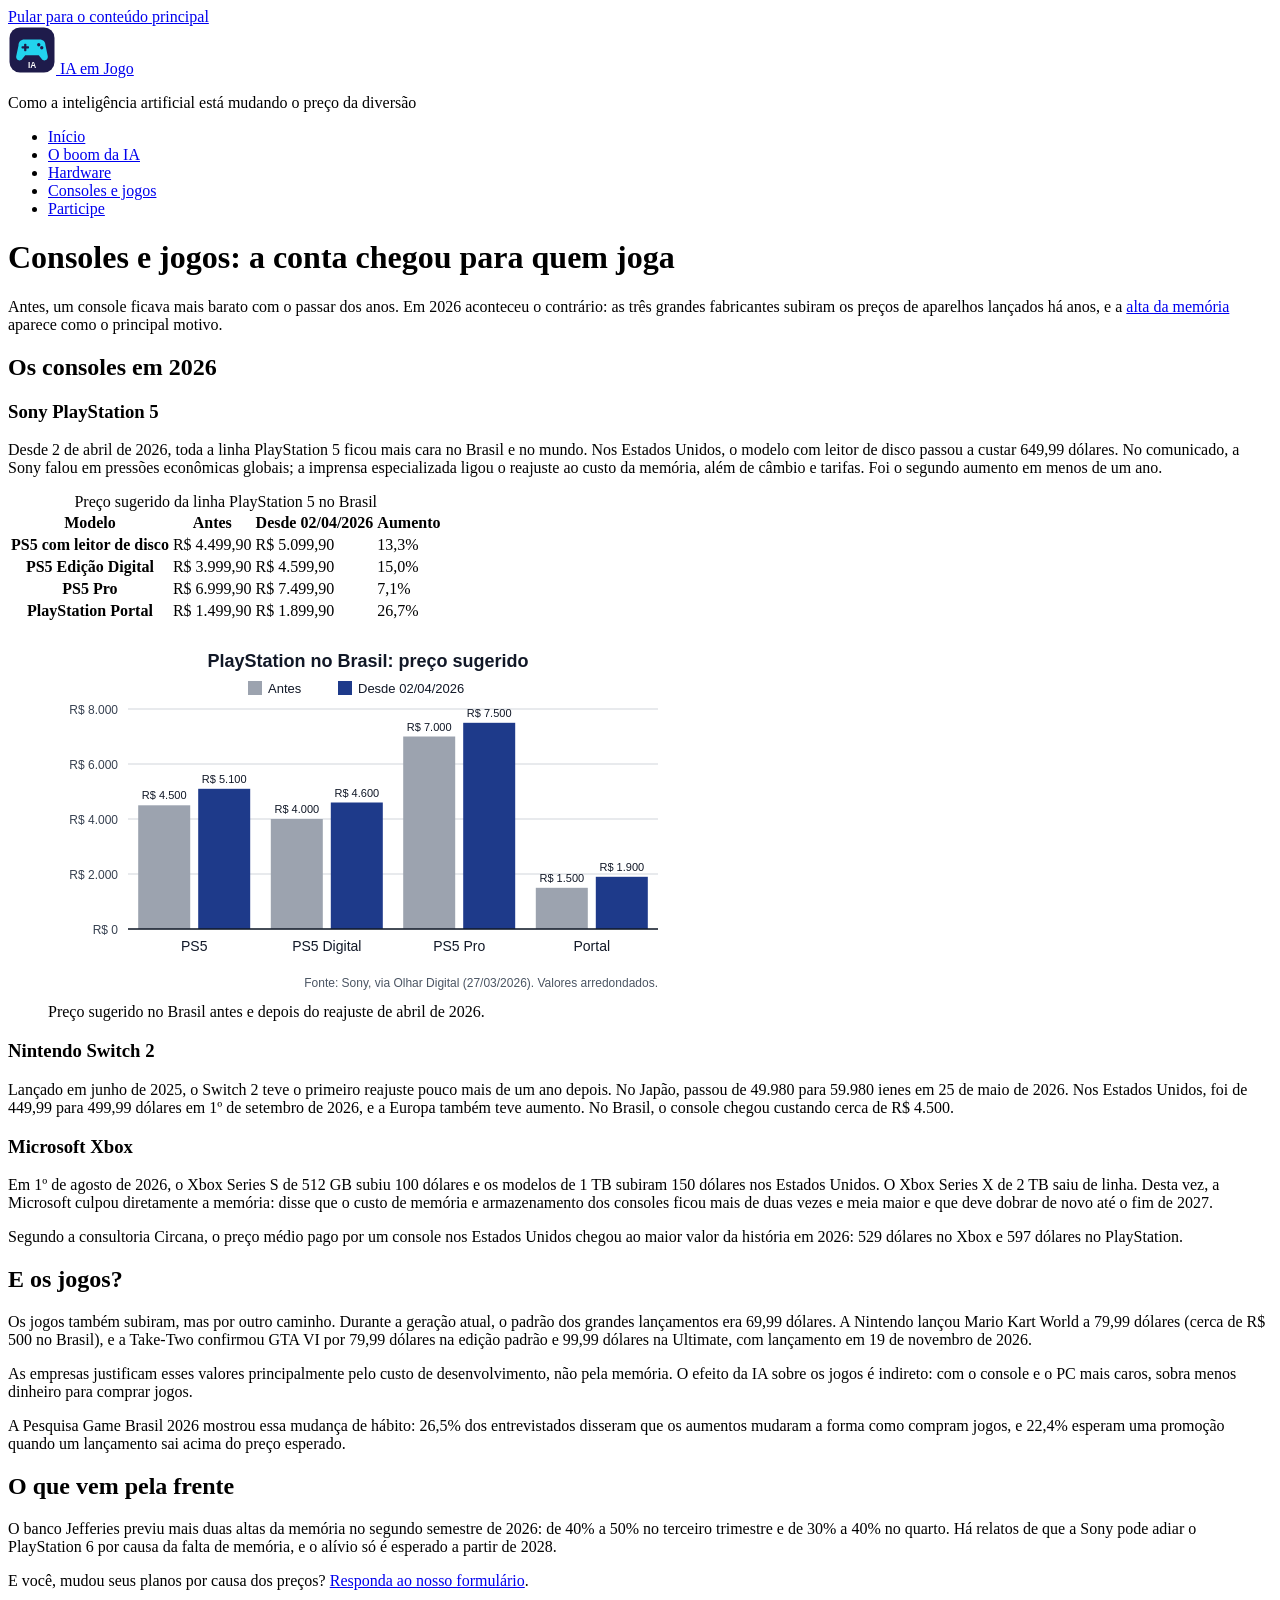
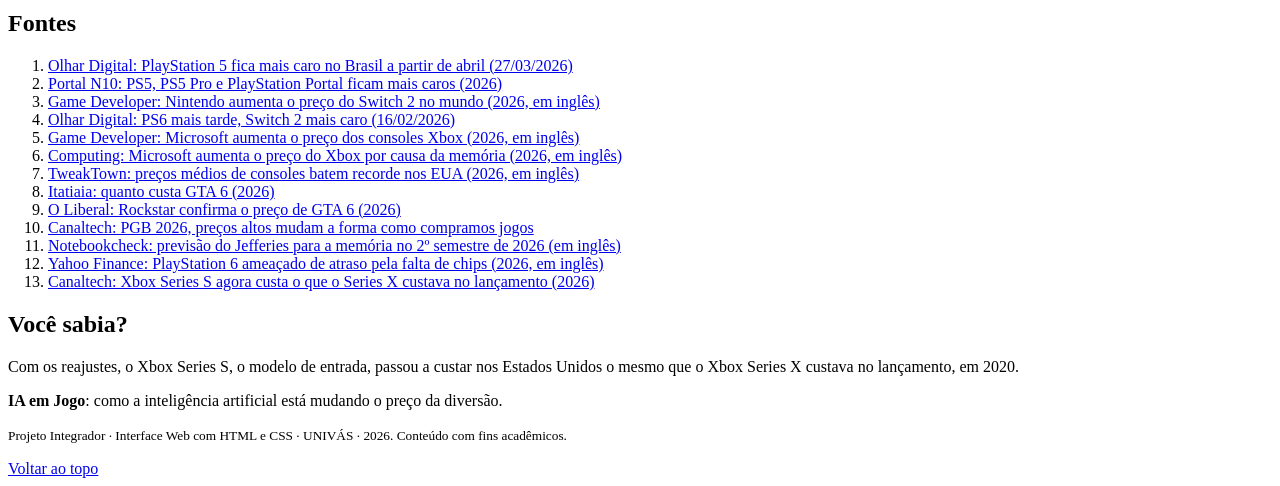
==== consoles-jogos.html @ 1683f6ac "Entrega 1: esqueleto semântico das páginas" ====
<!DOCTYPE html>
<html lang="pt-BR">
<head>
  <meta charset="UTF-8">
  <meta name="viewport" content="width=device-width, initial-scale=1.0">
  <meta name="description" content="Os reajustes de PlayStation 5, Nintendo Switch 2 e Xbox em 2026 e o novo patamar de preço dos jogos.">
  <title>Consoles e jogos | IA em Jogo</title>
</head>
<body>
  <a href="#conteudo">Pular para o conteúdo principal</a>

  <header id="topo">
    <a href="index.html">
      <img src="img/logo.svg" alt="" width="48" height="48">
      IA em Jogo
    </a>
    <p>Como a inteligência artificial está mudando o preço da diversão</p>

    <nav aria-label="Menu principal">
      <ul>
        <li><a href="index.html">Início</a></li>
        <li><a href="ia.html">O boom da IA</a></li>
        <li><a href="hardware.html">Hardware</a></li>
        <li><a href="consoles-jogos.html" aria-current="page">Consoles e jogos</a></li>
        <li><a href="participe.html">Participe</a></li>
      </ul>
    </nav>
  </header>

  <main id="conteudo">
    <h1>Consoles e jogos: a conta chegou para quem joga</h1>
    <p>
      Antes, um console ficava mais barato com o passar dos anos. Em 2026 aconteceu o contrário:
      as três grandes fabricantes subiram os preços de aparelhos lançados há anos, e a
      <a href="hardware.html">alta da memória</a> aparece como o principal motivo.
    </p>

    <section aria-labelledby="titulo-consoles">
      <h2 id="titulo-consoles">Os consoles em 2026</h2>

      <!-- Cada fabricante é um <article>: a notícia de cada reajuste faz sentido sozinha -->
      <article>
        <h3>Sony PlayStation 5</h3>
        <p>
          Desde <time datetime="2026-04-02">2 de abril de 2026</time>, toda a linha PlayStation 5
          ficou mais cara no Brasil e no mundo. Nos Estados Unidos, o modelo com leitor de disco
          passou a custar 649,99 dólares. No comunicado, a Sony falou em pressões econômicas
          globais; a imprensa especializada ligou o reajuste ao custo da memória, além de câmbio e
          tarifas. Foi o segundo aumento em menos de um ano.
        </p>

        <table>
          <caption>Preço sugerido da linha PlayStation 5 no Brasil</caption>
          <thead>
            <tr>
              <th scope="col">Modelo</th>
              <th scope="col">Antes</th>
              <th scope="col">Desde 02/04/2026</th>
              <th scope="col">Aumento</th>
            </tr>
          </thead>
          <tbody>
            <tr>
              <th scope="row">PS5 com leitor de disco</th>
              <td>R$ 4.499,90</td>
              <td>R$ 5.099,90</td>
              <td>13,3%</td>
            </tr>
            <tr>
              <th scope="row">PS5 Edição Digital</th>
              <td>R$ 3.999,90</td>
              <td>R$ 4.599,90</td>
              <td>15,0%</td>
            </tr>
            <tr>
              <th scope="row">PS5 Pro</th>
              <td>R$ 6.999,90</td>
              <td>R$ 7.499,90</td>
              <td>7,1%</td>
            </tr>
            <tr>
              <th scope="row">PlayStation Portal</th>
              <td>R$ 1.499,90</td>
              <td>R$ 1.899,90</td>
              <td>26,7%</td>
            </tr>
          </tbody>
        </table>

        <figure>
          <img src="img/grafico-ps5-brasil.svg" width="640" height="360"
               alt="Gráfico de barras comparando o preço antes e depois de abril de 2026: PS5 de R$ 4.499,90 para R$ 5.099,90, PS5 Edição Digital de R$ 3.999,90 para R$ 4.599,90, PS5 Pro de R$ 6.999,90 para R$ 7.499,90 e PlayStation Portal de R$ 1.499,90 para R$ 1.899,90.">
          <figcaption>Preço sugerido no Brasil antes e depois do reajuste de abril de 2026.</figcaption>
        </figure>
      </article>

      <article>
        <h3>Nintendo Switch 2</h3>
        <p>
          Lançado em junho de 2025, o Switch 2 teve o primeiro reajuste pouco mais de um ano depois.
          No Japão, passou de 49.980 para 59.980 ienes em
          <time datetime="2026-05-25">25 de maio de 2026</time>. Nos Estados Unidos, foi de 449,99
          para 499,99 dólares em <time datetime="2026-09-01">1º de setembro de 2026</time>, e a
          Europa também teve aumento. No Brasil, o console chegou custando cerca de R$ 4.500.
        </p>
      </article>

      <article>
        <h3>Microsoft Xbox</h3>
        <p>
          Em <time datetime="2026-08-01">1º de agosto de 2026</time>, o Xbox Series S de 512 GB
          subiu 100 dólares e os modelos de 1 TB subiram 150 dólares nos Estados Unidos. O Xbox
          Series X de 2 TB saiu de linha. Desta vez, a Microsoft culpou diretamente a memória: disse
          que o custo de memória e armazenamento dos consoles ficou mais de duas vezes e meia maior e
          que deve dobrar de novo até o fim de 2027.
        </p>
      </article>

      <p>
        Segundo a consultoria Circana, o preço médio pago por um console nos Estados Unidos chegou
        ao maior valor da história em 2026: 529 dólares no Xbox e 597 dólares no PlayStation.
      </p>
    </section>

    <section aria-labelledby="titulo-jogos">
      <h2 id="titulo-jogos">E os jogos?</h2>
      <p>
        Os jogos também subiram, mas por outro caminho. Durante a geração atual, o padrão dos grandes
        lançamentos era 69,99 dólares. A Nintendo lançou Mario Kart World a 79,99 dólares (cerca de
        R$ 500 no Brasil), e a Take-Two confirmou GTA VI por 79,99 dólares na edição padrão e
        99,99 dólares na Ultimate, com lançamento em
        <time datetime="2026-11-19">19 de novembro de 2026</time>.
      </p>
      <p>
        As empresas justificam esses valores principalmente pelo custo de desenvolvimento, não pela
        memória. O efeito da IA sobre os jogos é indireto: com o console e o PC mais caros, sobra
        menos dinheiro para comprar jogos.
      </p>
      <p>
        A Pesquisa Game Brasil 2026 mostrou essa mudança de hábito: 26,5% dos entrevistados disseram
        que os aumentos mudaram a forma como compram jogos, e 22,4% esperam uma promoção quando um
        lançamento sai acima do preço esperado.
      </p>
    </section>

    <section aria-labelledby="titulo-futuro">
      <h2 id="titulo-futuro">O que vem pela frente</h2>
      <p>
        O banco Jefferies previu mais duas altas da memória no segundo semestre de 2026: de 40% a 50%
        no terceiro trimestre e de 30% a 40% no quarto. Há relatos de que a Sony pode adiar o
        PlayStation 6 por causa da falta de memória, e o alívio só é esperado a partir de 2028.
      </p>
      <p>
        E você, mudou seus planos por causa dos preços?
        <a href="participe.html">Responda ao nosso formulário</a>.
      </p>
    </section>

    <section aria-labelledby="titulo-fontes">
      <h2 id="titulo-fontes">Fontes</h2>
      <ol>
        <li><a href="https://olhardigital.com.br/2026/03/27/games-e-consoles/playstation-5-fica-mais-caro-no-brasil-a-partir-de-abril/">Olhar Digital: PlayStation 5 fica mais caro no Brasil a partir de abril (27/03/2026)</a></li>
        <li><a href="https://portaln10.com.br/tecnologia/games/ps5-ps5-pro-e-playstation-portal-ficam-mais-caros-em-nova-rodada-de-aumentos-da-sony-325849/">Portal N10: PS5, PS5 Pro e PlayStation Portal ficam mais caros (2026)</a></li>
        <li><a href="https://gamedeveloper.com/business/nintendo-is-raising-switch-2-prices-around-the-world">Game Developer: Nintendo aumenta o preço do Switch 2 no mundo (2026, em inglês)</a></li>
        <li><a href="https://olhardigital.com.br/2026/02/16/games-e-consoles/ps6-mais-tarde-switch-2-mais-caro-como-a-crise-de-ram-pode-afetar-os-games/">Olhar Digital: PS6 mais tarde, Switch 2 mais caro (16/02/2026)</a></li>
        <li><a href="https://gamedeveloper.com/console/microsoft-raises-price-of-xbox-consoles-once-again-sunsets-2tb-model">Game Developer: Microsoft aumenta o preço dos consoles Xbox (2026, em inglês)</a></li>
        <li><a href="https://www.computing.co.uk/news/2026/microsoft-raises-xbox-console-prices">Computing: Microsoft aumenta o preço do Xbox por causa da memória (2026, em inglês)</a></li>
        <li><a href="https://www.tweaktown.com/news/114010/xbox-us-sales-hit-an-all-time-low-while-playstation-suffers-its-worst-year-since-2013-as-console-prices-reach-record-highs/index.html">TweakTown: preços médios de consoles batem recorde nos EUA (2026, em inglês)</a></li>
        <li><a href="https://www.itatiaia.com.br/games/quanto-custa-gta-6-precos-sao-divulgados-acima-do-padrao-da-industria-veja-valores/">Itatiaia: quanto custa GTA 6 (2026)</a></li>
        <li><a href="https://www.oliberal.com/jogos/rockstar-games-confirma-preco-de-gta-6-para-ps5-e-xbox-series-e-assusta-gamers-veja-o-valor-1.1137165">O Liberal: Rockstar confirma o preço de GTA 6 (2026)</a></li>
        <li><a href="https://canaltech.com.br/games/pgb-2026-precos-altos-mudam-a-forma-como-compramos-jogos-entenda/">Canaltech: PGB 2026, preços altos mudam a forma como compramos jogos</a></li>
        <li><a href="https://www.notebookcheck.net/Console-prices-likely-to-rise-again-as-memory-prices-expected-to-surge-twice-in-the-second-half-of-2026-warns-Jefferies-Equity-Research.1330518.0.html">Notebookcheck: previsão do Jefferies para a memória no 2º semestre de 2026 (em inglês)</a></li>
        <li><a href="https://finance.yahoo.com/news/playstation-6-console-threatened-delay-184327261.html">Yahoo Finance: PlayStation 6 ameaçado de atraso pela falta de chips (2026, em inglês)</a></li>
        <li><a href="https://canaltech.com.br/games/com-aumento-xbox-series-s-agora-custa-um-xbox-series-x-no-lancamento/">Canaltech: Xbox Series S agora custa o que o Series X custava no lançamento (2026)</a></li>
      </ol>
    </section>
  </main>

  <aside aria-labelledby="titulo-curiosidade">
    <h2 id="titulo-curiosidade">Você sabia?</h2>
    <p>
      Com os reajustes, o Xbox Series S, o modelo de entrada, passou a custar
      nos Estados Unidos o mesmo que o Xbox Series X custava no lançamento, em 2020.
    </p>
  </aside>

  <footer>
    <p><strong>IA em Jogo</strong>: como a inteligência artificial está mudando o preço da diversão.</p>
    <p><small>Projeto Integrador · Interface Web com HTML e CSS · UNIVÁS · 2026. Conteúdo com fins acadêmicos.</small></p>
    <a href="#topo">Voltar ao topo</a>
  </footer>
</body>
</html>
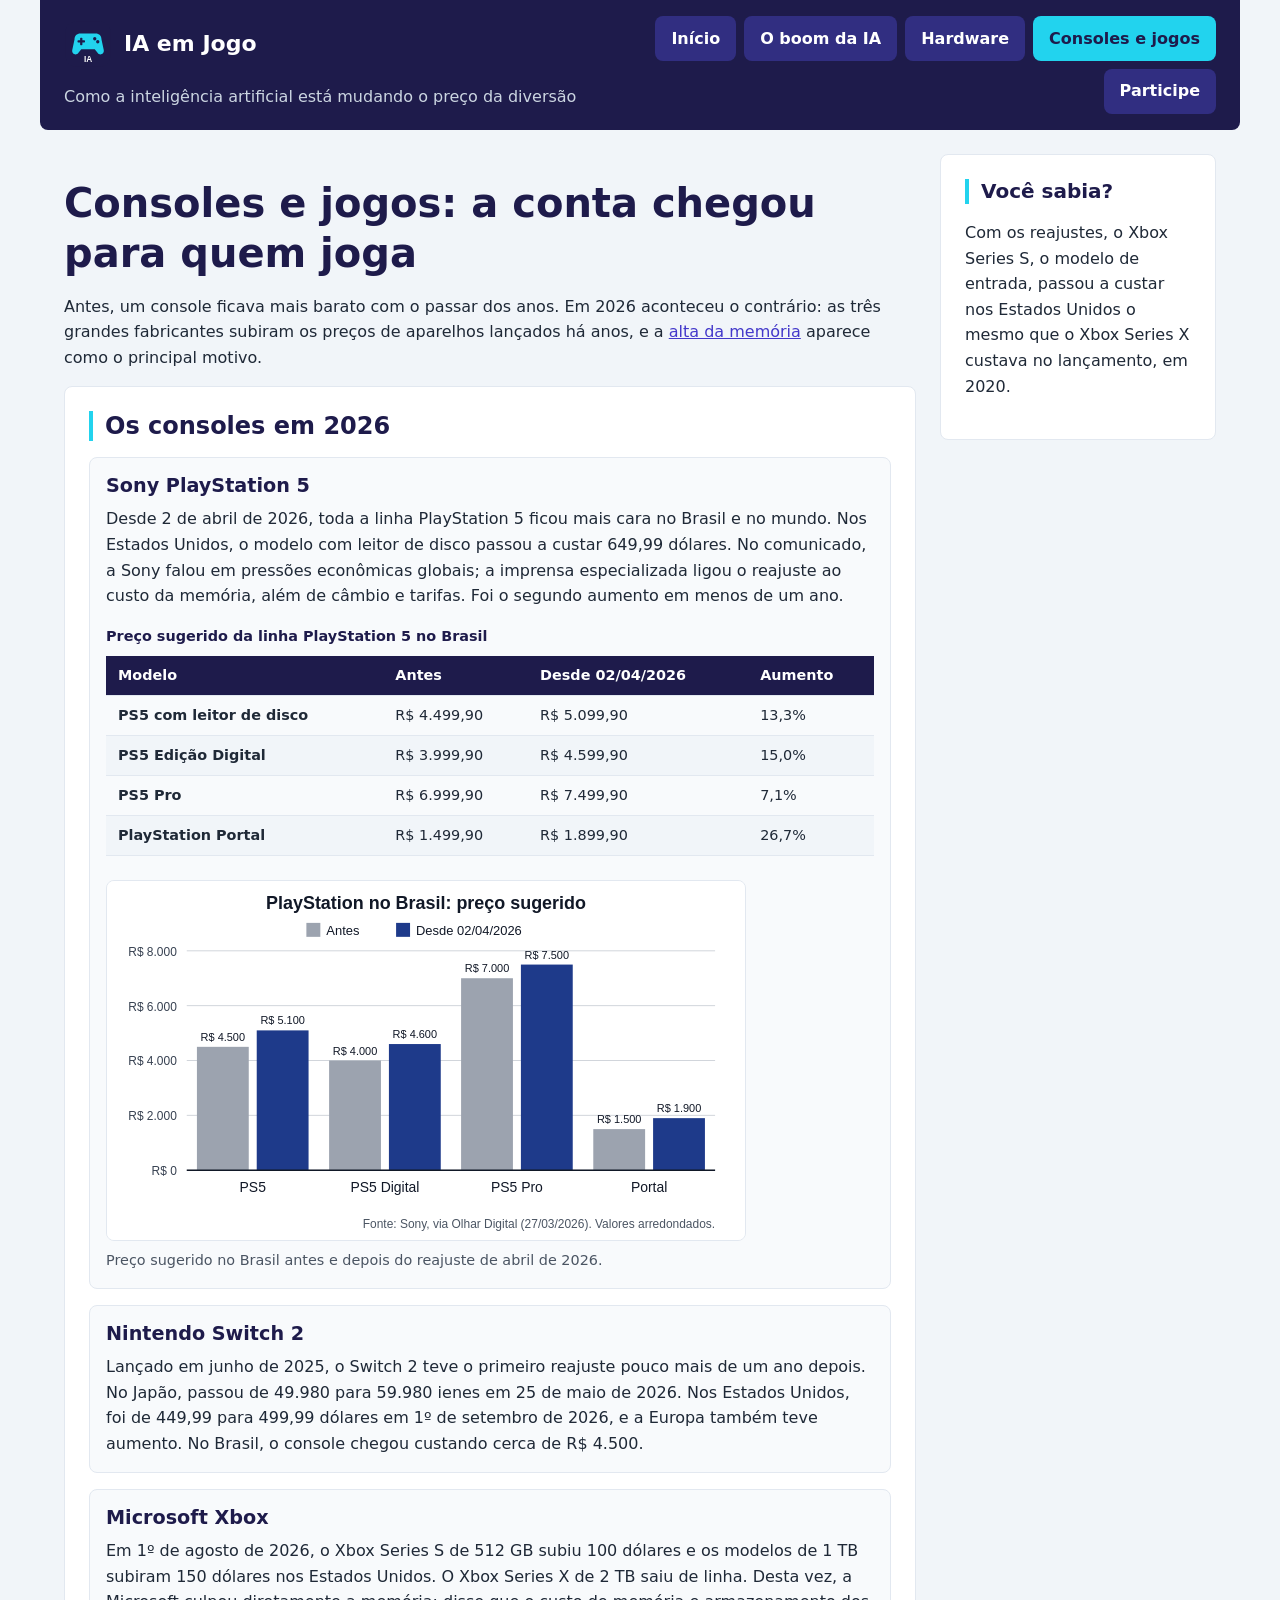
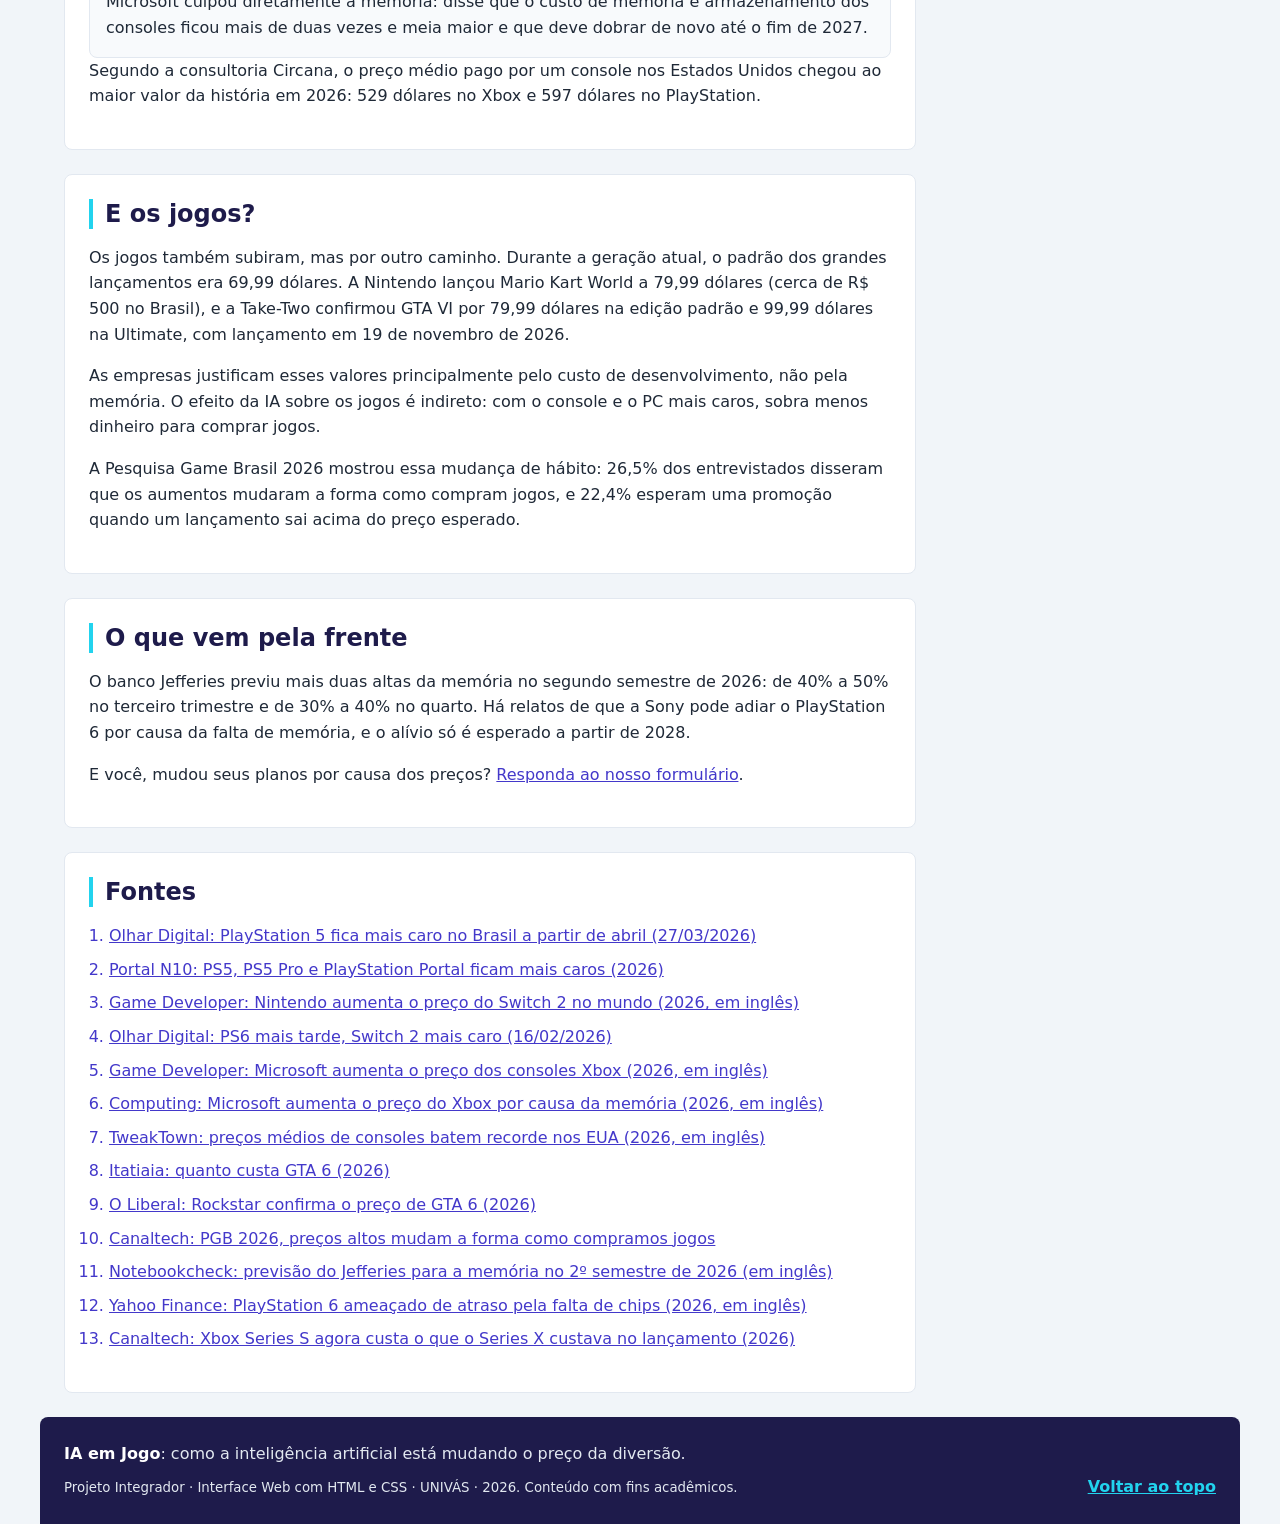
==== commit 8b36decc: "Entrega 2: estilo e responsividade" ====
--- a/consoles-jogos.html
+++ b/consoles-jogos.html
@@ -5,12 +5,13 @@
   <meta name="viewport" content="width=device-width, initial-scale=1.0">
   <meta name="description" content="Os reajustes de PlayStation 5, Nintendo Switch 2 e Xbox em 2026 e o novo patamar de preço dos jogos.">
   <title>Consoles e jogos | IA em Jogo</title>
+  <link rel="stylesheet" href="css/estilo.css">
 </head>
 <body>
-  <a href="#conteudo">Pular para o conteúdo principal</a>
+  <a class="pular" href="#conteudo">Pular para o conteúdo principal</a>
 
   <header id="topo">
-    <a href="index.html">
+    <a class="logo" href="index.html">
       <img src="img/logo.svg" alt="" width="48" height="48">
       IA em Jogo
     </a>
@@ -49,43 +50,46 @@
           tarifas. Foi o segundo aumento em menos de um ano.
         </p>
 
-        <table>
-          <caption>Preço sugerido da linha PlayStation 5 no Brasil</caption>
-          <thead>
-            <tr>
-              <th scope="col">Modelo</th>
-              <th scope="col">Antes</th>
-              <th scope="col">Desde 02/04/2026</th>
-              <th scope="col">Aumento</th>
-            </tr>
-          </thead>
-          <tbody>
-            <tr>
-              <th scope="row">PS5 com leitor de disco</th>
-              <td>R$ 4.499,90</td>
-              <td>R$ 5.099,90</td>
-              <td>13,3%</td>
-            </tr>
-            <tr>
-              <th scope="row">PS5 Edição Digital</th>
-              <td>R$ 3.999,90</td>
-              <td>R$ 4.599,90</td>
-              <td>15,0%</td>
-            </tr>
-            <tr>
-              <th scope="row">PS5 Pro</th>
-              <td>R$ 6.999,90</td>
-              <td>R$ 7.499,90</td>
-              <td>7,1%</td>
-            </tr>
-            <tr>
-              <th scope="row">PlayStation Portal</th>
-              <td>R$ 1.499,90</td>
-              <td>R$ 1.899,90</td>
-              <td>26,7%</td>
-            </tr>
-          </tbody>
-        </table>
+        <!-- div.tabela: rola só a tabela no celular estreito; tabindex deixa rolar pelo teclado -->
+        <div class="tabela" role="region" aria-labelledby="legenda-ps5" tabindex="0">
+          <table>
+            <caption id="legenda-ps5">Preço sugerido da linha PlayStation 5 no Brasil</caption>
+            <thead>
+              <tr>
+                <th scope="col">Modelo</th>
+                <th scope="col">Antes</th>
+                <th scope="col">Desde 02/04/2026</th>
+                <th scope="col">Aumento</th>
+              </tr>
+            </thead>
+            <tbody>
+              <tr>
+                <th scope="row">PS5 com leitor de disco</th>
+                <td>R$ 4.499,90</td>
+                <td>R$ 5.099,90</td>
+                <td>13,3%</td>
+              </tr>
+              <tr>
+                <th scope="row">PS5 Edição Digital</th>
+                <td>R$ 3.999,90</td>
+                <td>R$ 4.599,90</td>
+                <td>15,0%</td>
+              </tr>
+              <tr>
+                <th scope="row">PS5 Pro</th>
+                <td>R$ 6.999,90</td>
+                <td>R$ 7.499,90</td>
+                <td>7,1%</td>
+              </tr>
+              <tr>
+                <th scope="row">PlayStation Portal</th>
+                <td>R$ 1.499,90</td>
+                <td>R$ 1.899,90</td>
+                <td>26,7%</td>
+              </tr>
+            </tbody>
+          </table>
+        </div>
 
         <figure>
           <img src="img/grafico-ps5-brasil.svg" width="640" height="360"
--- a/css/estilo.css
+++ b/css/estilo.css
@@ -0,0 +1,665 @@
+/* ==========================================================
+   IA em Jogo — estilo.css (Entrega 2: estilo e responsividade)
+
+   Abordagem: mobile first. As regras sem media query descrevem o
+   celular (até ~480px); cada @media acrescenta o que muda numa tela
+   maior: tablet (768px ou mais) e desktop (1200px ou mais).
+   As media queries ficam no fim do arquivo (seção 12).
+
+   Convenção de classes: nomes em português, minúsculas, sem acento
+   e com hífen (.pular, .logo, .destaques, .numeros, .aceite, .dica).
+   Classe só onde o seletor de elemento não basta; o resto usa os
+   próprios elementos semânticos (header, nav, main, aside, footer).
+   ========================================================== */
+
+/* 1. Variáveis: cores e espaçamentos centrais do projeto
+   Contraste conferido (WCAG): texto >= 4.5:1, bordas e foco >= 3:1.
+   Os valores medidos estão em docs/entrega-2.md. */
+:root {
+  --cor-fundo: #f1f5f9;          /* fundo da página fora do conteúdo */
+  --cor-superficie: #ffffff;     /* cartões, seções e tabelas */
+  --cor-superficie-2: #f8fafc;   /* cartões dentro de cartões */
+  --cor-texto: #1f2937;          /* 14.7:1 no branco */
+  --cor-texto-suave: #4b5563;    /* 7.6:1 no branco */
+  --cor-primaria: #1e1b4b;       /* cabeçalho e rodapé (mesma cor do logo) */
+  --cor-primaria-2: #312e81;     /* botões do menu */
+  --cor-destaque: #22d3ee;       /* ciano do logo: 8.9:1 na primária */
+  --cor-link: #4338ca;           /* 7.9:1 no branco */
+  --cor-link-hover: #312e81;
+  --cor-borda: #e2e8f0;          /* borda decorativa dos cartões */
+  --cor-borda-campo: #64748b;    /* contorno dos campos: 4.8:1 no branco */
+  --cor-foco: #ea580c;           /* indicador de foco: 3.6:1 no branco, 4.5:1 na primária */
+  --cor-erro: #b91c1c;
+
+  --espaco-1: 0.5rem;
+  --espaco-2: 1rem;
+  --espaco-3: 1.5rem;
+  --espaco-4: 2rem;
+
+  --raio: 0.5rem;
+  --largura-max: 75rem;          /* 1200px */
+  --largura-lateral: 18.75rem;   /* 300px do aside no desktop */
+  --fonte: system-ui, "Segoe UI", Roboto, Arial, sans-serif;
+}
+
+/* 2. Base */
+* {
+  box-sizing: border-box;
+}
+
+html {
+  background-color: var(--cor-fundo);
+}
+
+body {
+  margin: 0 auto;
+  max-width: var(--largura-max);
+  font-family: var(--fonte);
+  font-size: 1rem;
+  line-height: 1.6;
+  color: var(--cor-texto);
+  background-color: var(--cor-fundo);
+}
+
+img {
+  max-width: 100%;
+  height: auto;
+}
+
+h1,
+h2,
+h3 {
+  line-height: 1.25;
+  color: var(--cor-primaria);
+}
+
+h1 {
+  font-size: clamp(1.75rem, 1rem + 3vw, 2.5rem);
+  margin: var(--espaco-3) 0 var(--espaco-2);
+}
+
+h2 {
+  font-size: 1.5rem;
+  margin: 0 0 var(--espaco-2);
+  padding-left: 0.75rem;
+  border-left: 4px solid var(--cor-destaque);
+}
+
+h3 {
+  font-size: 1.2rem;
+  margin: var(--espaco-3) 0 var(--espaco-1);
+}
+
+p {
+  margin: 0 0 var(--espaco-2);
+}
+
+a {
+  color: var(--cor-link);
+  overflow-wrap: break-word; /* links longos das fontes não estouram no celular */
+}
+
+a:hover {
+  color: var(--cor-link-hover);
+  text-decoration-thickness: 2px;
+}
+
+/* Foco visível em todo elemento focável (navegação por teclado).
+   Nunca usamos outline: none. */
+:focus-visible {
+  outline: 3px solid var(--cor-foco);
+  outline-offset: 2px;
+}
+
+/* 3. Layout da página (Grid): uma coluna no celular */
+body {
+  display: grid;
+  grid-template-columns: minmax(0, 1fr); /* minmax(0, …) impede que uma tabela larga estique a página */
+  grid-template-areas:
+    "topo"
+    "conteudo"
+    "lateral"
+    "rodape";
+  gap: var(--espaco-3);
+}
+
+header { grid-area: topo; }
+main   { grid-area: conteudo; }
+aside  { grid-area: lateral; }
+footer { grid-area: rodape; }
+
+main,
+aside {
+  margin: 0 var(--espaco-2);
+}
+
+/* 4. Skip link: escondido fora da tela até receber foco pelo Tab */
+.pular {
+  position: absolute;
+  top: var(--espaco-1);
+  left: var(--espaco-1);
+  z-index: 10;
+  padding: var(--espaco-1) var(--espaco-2);
+  background-color: var(--cor-superficie);
+  color: var(--cor-link);
+  font-weight: 700;
+  border-radius: var(--raio);
+  transform: translateY(-200%);
+}
+
+.pular:focus {
+  transform: translateY(0);
+}
+
+/* 5. Cabeçalho (Grid fora) e menu (Flexbox dentro) */
+header {
+  display: grid;
+  grid-template-areas:
+    "logo"
+    "slogan"
+    "menu";
+  gap: var(--espaco-1);
+  padding: var(--espaco-2);
+  background-color: var(--cor-primaria);
+  color: #ffffff;
+}
+
+.logo {
+  grid-area: logo;
+  display: flex;
+  align-items: center;
+  gap: 0.75rem;
+  font-size: 1.375rem;
+  font-weight: 800;
+  color: #ffffff;
+  text-decoration: none;
+}
+
+.logo:hover {
+  color: var(--cor-destaque);
+}
+
+header > p {
+  grid-area: slogan;
+  margin: 0;
+  color: #cbd5e1;
+}
+
+header nav {
+  grid-area: menu;
+  margin-top: var(--espaco-1);
+}
+
+header nav ul {
+  display: flex;
+  flex-wrap: wrap;
+  gap: var(--espaco-1);
+  margin: 0;
+  padding: 0;
+  list-style: none;
+}
+
+header nav li {
+  flex-grow: 1; /* no celular cada linha do menu fica cheia */
+}
+
+header nav a {
+  display: block;
+  min-height: 2.75rem; /* 44px: área de toque confortável */
+  padding: 0.6rem var(--espaco-2);
+  border-radius: var(--raio);
+  background-color: var(--cor-primaria-2);
+  color: #ffffff;
+  font-weight: 600;
+  text-align: center;
+  text-decoration: none;
+}
+
+header nav a:hover {
+  color: #ffffff;
+  text-decoration: underline;
+}
+
+header nav a[aria-current="page"] {
+  background-color: var(--cor-destaque);
+  color: var(--cor-primaria);
+}
+
+/* 6. Conteúdo: seções e artigos viram cartões */
+main section,
+aside {
+  margin-bottom: var(--espaco-3);
+  padding: var(--espaco-3) 0.75rem; /* lateral menor no celular: sobra largura para as tabelas */
+  background-color: var(--cor-superficie);
+  border: 1px solid var(--cor-borda);
+  border-radius: var(--raio);
+}
+
+main section:last-child {
+  margin-bottom: 0;
+}
+
+main section h1 {
+  margin-top: 0;
+}
+
+article {
+  margin-top: var(--espaco-2);
+  padding: 0.75rem;
+  background-color: var(--cor-superficie-2);
+  border: 1px solid var(--cor-borda);
+  border-radius: var(--raio);
+}
+
+article h3 {
+  margin-top: 0;
+}
+
+article > :last-child {
+  margin-bottom: 0;
+}
+
+/* Destaques da home: grade que decide sozinha quantas colunas cabem */
+.destaques {
+  display: grid;
+  grid-template-columns: repeat(auto-fit, minmax(14rem, 1fr));
+  gap: var(--espaco-2);
+}
+
+.destaques > h2 {
+  grid-column: 1 / -1; /* o título ocupa a linha toda */
+  margin-bottom: 0;
+}
+
+.destaques article {
+  margin-top: 0;
+}
+
+/* Listas de fontes e listas comuns */
+main ol,
+main ul {
+  padding-left: 1.25rem;
+}
+
+main li {
+  margin-bottom: var(--espaco-1);
+}
+
+li::marker {
+  color: var(--cor-link);
+}
+
+/* Perguntas frequentes */
+details {
+  margin-bottom: var(--espaco-1);
+  border: 1px solid var(--cor-borda);
+  border-radius: var(--raio);
+  background-color: var(--cor-superficie-2);
+}
+
+summary {
+  padding: 0.75rem var(--espaco-2);
+  font-weight: 600;
+  cursor: pointer;
+}
+
+details[open] summary {
+  border-bottom: 1px solid var(--cor-borda);
+}
+
+details p {
+  margin: 0;
+  padding: 0.75rem var(--espaco-2);
+}
+
+/* 7. Tabelas
+   div.tabela: se a tela for mais estreita que a tabela, só ela rola na
+   horizontal; a página continua sem rolagem lateral. */
+.tabela {
+  margin: var(--espaco-2) 0;
+  overflow-x: auto;
+}
+
+table {
+  width: 100%;
+  border-collapse: collapse;
+  font-size: 0.8125rem; /* 13px no celular para as 4 colunas caberem em 375px */
+}
+
+caption {
+  margin-bottom: var(--espaco-1);
+  font-weight: 700;
+  text-align: left;
+  color: var(--cor-primaria);
+}
+
+th,
+td {
+  padding: 0.5rem 0.25rem;
+  border-bottom: 1px solid var(--cor-borda);
+  text-align: left;
+  vertical-align: top;
+}
+
+thead th {
+  background-color: var(--cor-primaria);
+  color: #ffffff;
+}
+
+tbody tr:nth-child(even) {
+  background-color: var(--cor-fundo);
+}
+
+/* 8. Gráficos */
+figure {
+  margin: var(--espaco-3) 0;
+}
+
+figure img {
+  display: block;
+  border: 1px solid var(--cor-borda);
+  border-radius: var(--raio);
+}
+
+figcaption {
+  margin-top: var(--espaco-1);
+  font-size: 0.9rem;
+  color: var(--cor-texto-suave);
+}
+
+/* 9. Lateral (aside): glossário e números */
+aside h2 {
+  font-size: 1.25rem;
+}
+
+dl {
+  margin: 0;
+}
+
+dt {
+  font-weight: 700;
+  color: var(--cor-primaria);
+}
+
+dd {
+  margin: 0 0 var(--espaco-2);
+}
+
+/* "A crise em números": o valor aparece grande, o termo vira legenda */
+.numeros {
+  display: grid;
+  gap: 0 var(--espaco-2);
+}
+
+.numeros dt {
+  font-size: 0.9rem;
+  font-weight: 600;
+  color: var(--cor-texto-suave);
+}
+
+.numeros dd {
+  font-size: 1.25rem;
+  font-weight: 800;
+  color: var(--cor-link);
+}
+
+/* Container query: o aside olha a própria largura, não a da tela.
+   Largo (celular deitado, tablet): termo e valor lado a lado.
+   Estreito (lateral do desktop): um embaixo do outro. */
+aside {
+  container-type: inline-size;
+}
+
+@container (min-width: 32rem) {
+  .numeros {
+    grid-template-columns: minmax(0, 1fr) minmax(0, 1fr);
+    align-items: baseline;
+  }
+}
+
+/* 10. Formulário */
+form > p label,
+.aceite label {
+  font-weight: 600;
+}
+
+form > p > label {
+  display: block;
+  margin-bottom: 0.25rem;
+}
+
+input,
+select,
+textarea,
+button {
+  font: inherit; /* campos não herdam a fonte do body sozinhos */
+}
+
+input[type="text"],
+input[type="email"],
+select,
+textarea {
+  width: 100%;
+  min-height: 2.75rem;
+  padding: 0.5rem 0.75rem;
+  border: 1px solid var(--cor-borda-campo);
+  border-radius: 0.375rem;
+  background-color: var(--cor-superficie);
+  color: var(--cor-texto);
+}
+
+textarea {
+  resize: vertical;
+}
+
+/* Campo inválido só depois que a pessoa interagiu ou tentou enviar */
+input:user-invalid,
+select:user-invalid,
+textarea:user-invalid {
+  border-color: var(--cor-erro);
+  border-width: 2px;
+}
+
+/* Grupos de opções: cada rádio ou checkbox ao lado do seu label */
+fieldset {
+  display: grid;
+  grid-template-columns: auto 1fr;
+  align-items: center;
+  gap: 0.75rem var(--espaco-1);
+  margin: 0 0 var(--espaco-2);
+  padding: var(--espaco-2);
+  border: 1px solid var(--cor-borda-campo);
+  border-radius: var(--raio);
+}
+
+legend {
+  padding: 0 0.25rem;
+  font-weight: 600;
+}
+
+input[type="radio"],
+input[type="checkbox"] {
+  width: 1.25rem;
+  height: 1.25rem;
+  margin: 0;
+  accent-color: var(--cor-link);
+}
+
+.aceite {
+  display: flex;
+  align-items: flex-start;
+  gap: var(--espaco-1);
+}
+
+.aceite input {
+  flex-shrink: 0;
+  margin-top: 0.2rem;
+}
+
+.dica {
+  margin-top: -0.75rem;
+  font-size: 0.9rem;
+  color: var(--cor-texto-suave);
+}
+
+button {
+  min-height: 2.75rem;
+  padding: 0.75rem var(--espaco-3);
+  border: 0;
+  border-radius: var(--raio);
+  background-color: var(--cor-link);
+  color: #ffffff;
+  font-weight: 700;
+  cursor: pointer;
+}
+
+button:hover {
+  background-color: var(--cor-link-hover);
+}
+
+/* 11. Rodapé (Flexbox) */
+footer {
+  display: flex;
+  flex-direction: column;
+  gap: var(--espaco-1);
+  padding: var(--espaco-3) var(--espaco-2);
+  background-color: var(--cor-primaria);
+  color: #e2e8f0;
+}
+
+footer p {
+  margin: 0;
+}
+
+footer strong {
+  color: #ffffff;
+}
+
+footer a {
+  align-self: flex-start;
+  color: var(--cor-destaque);
+  font-weight: 600;
+}
+
+footer a:hover {
+  color: #ffffff;
+}
+
+/* 12. Media queries (sempre no fim: mesma especificidade, vence a última) */
+
+/* Tablet: 768px ou mais */
+@media (min-width: 768px) {
+  header {
+    grid-template-columns: auto 1fr;
+    grid-template-areas:
+      "logo slogan"
+      "menu menu";
+    align-items: center;
+    column-gap: var(--espaco-3);
+    padding: var(--espaco-2) var(--espaco-3);
+  }
+
+  header > p {
+    text-align: right;
+  }
+
+  header nav li {
+    flex-grow: 0; /* o menu vira uma linha só, do tamanho do texto */
+  }
+
+  main,
+  aside {
+    margin: 0 var(--espaco-3);
+  }
+
+  main section,
+  aside {
+    padding: var(--espaco-3);
+  }
+
+  article {
+    padding: var(--espaco-2);
+  }
+
+  table {
+    font-size: 0.9rem;
+  }
+
+  th,
+  td {
+    padding: 0.5rem 0.75rem;
+  }
+
+  /* Duas opções por linha nos grupos de rádio e checkbox */
+  fieldset {
+    grid-template-columns: auto 1fr auto 1fr;
+  }
+
+  footer {
+    flex-direction: row;
+    flex-wrap: wrap;
+    justify-content: space-between;
+    align-items: center;
+    padding: var(--espaco-3);
+  }
+
+  footer p:first-child {
+    flex-basis: 100%;
+  }
+
+  footer a {
+    align-self: center;
+  }
+}
+
+/* Desktop: 1200px ou mais. O aside sobe para a lateral. */
+@media (min-width: 1200px) {
+  body {
+    grid-template-columns: minmax(0, 1fr) var(--largura-lateral);
+    grid-template-areas:
+      "topo     topo"
+      "conteudo lateral"
+      "rodape   rodape";
+    column-gap: 0;
+  }
+
+  header {
+    grid-template-columns: auto 1fr;
+    grid-template-areas:
+      "logo   menu"
+      "slogan menu";
+    border-radius: 0 0 var(--raio) var(--raio);
+  }
+
+  header > p {
+    text-align: left;
+  }
+
+  header nav {
+    margin-top: 0;
+  }
+
+  header nav ul {
+    justify-content: flex-end;
+  }
+
+  main {
+    margin-right: var(--espaco-3);
+  }
+
+  aside {
+    align-self: start; /* a lateral fica do tamanho do conteúdo, sem esticar até o rodapé */
+    margin: 0 var(--espaco-3) 0 0;
+  }
+
+  footer {
+    border-radius: var(--raio) var(--raio) 0 0;
+  }
+}
+
+/* Quem pede menos animação no sistema não vê transição no skip link */
+@media (prefers-reduced-motion: no-preference) {
+  .pular {
+    transition: transform 0.2s;
+  }
+}
